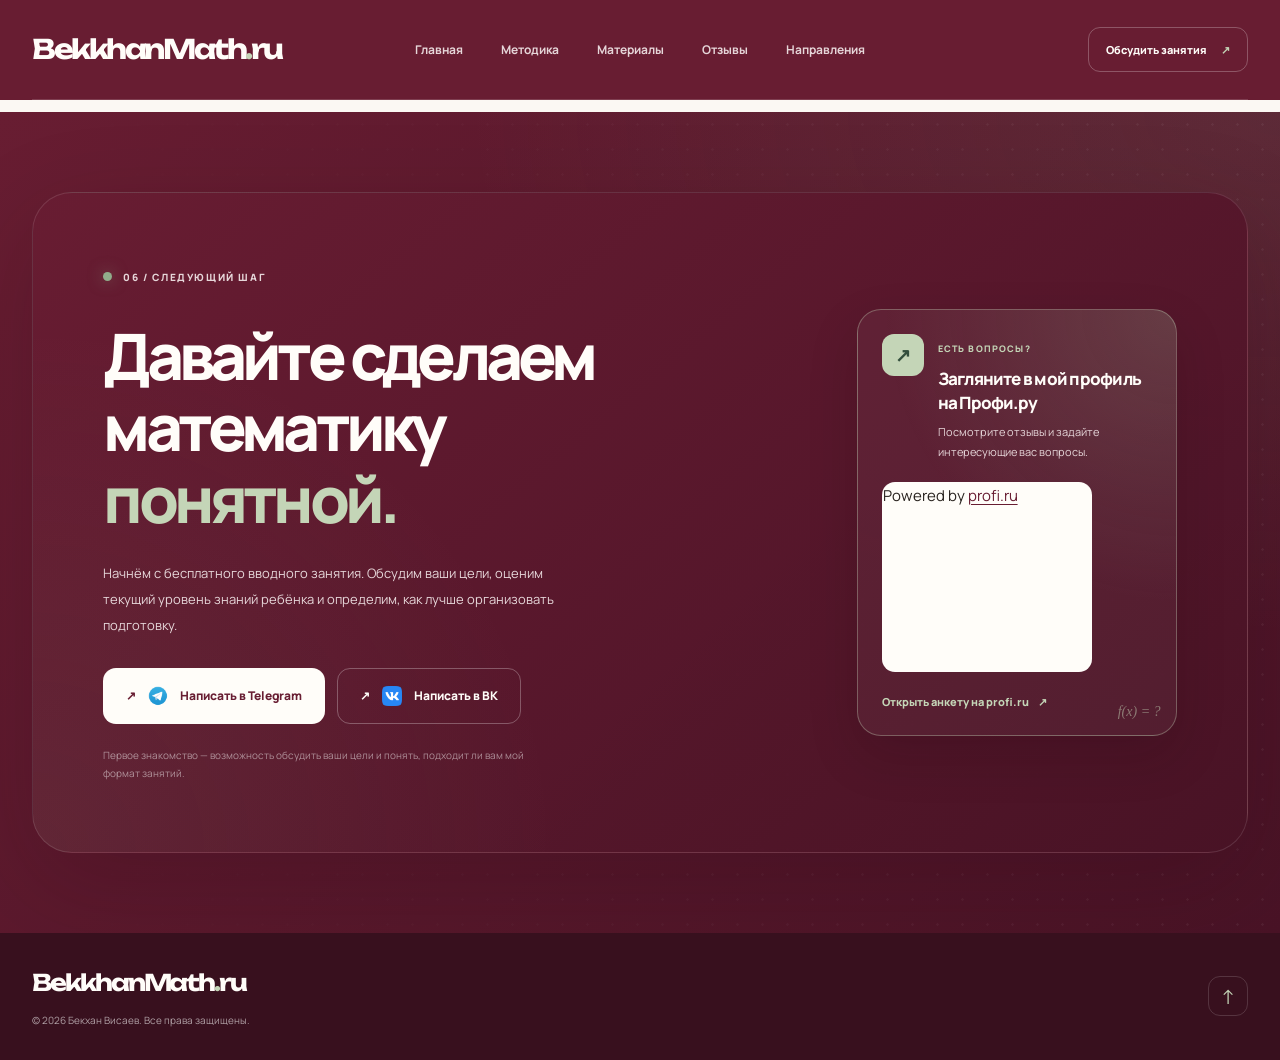
==== html/contacts.html @ 1a135f3b "Add files via upload" ====
<!DOCTYPE html>
<html lang="ru"><head>
<meta charset="UTF-8"><meta name="viewport" content="width=device-width, initial-scale=1.0">
<meta name="description" content="Свяжитесь с Бекханом Висаевым и запишитесь на бесплатное вводное занятие."><meta name="theme-color" content="#681d32">
<title>Контакты и запись на занятия | BekkhanMath.ru</title>
<link rel="preconnect" href="https://fonts.googleapis.com"><link rel="preconnect" href="https://fonts.gstatic.com" crossorigin>
<link href="https://fonts.googleapis.com/css2?family=Manrope:wght@400;500;600;700;800&family=Unbounded:wght@400;500;600;700&display=swap" rel="stylesheet">
<link rel="stylesheet" href="../css/style.css"><link rel="stylesheet" href="../css/multipage.css"></head><body>
<div class="site-background" aria-hidden="true"><div class="background-circle background-circle-1"></div><div class="background-circle background-circle-2"></div></div>
<header class="header"><div class="container header-inner">
<a aria-label="BekkhanMath.ru — главная страница" class="logo" href="../index.html#home">BekkhanMath<span>.</span>ru</a>
<nav aria-label="Основная навигация" class="navigation" id="site-navigation"><a href="../index.html#home">Главная</a><a href="method.html">Методика</a><a href="materials.html">Материалы</a><a href="reviews.html">Отзывы</a><a href="services.html">Направления</a></nav><button class="menu-toggle" type="button" aria-label="Открыть меню" aria-expanded="false" aria-controls="site-navigation"><span></span><span></span><span></span></button>
<a class="header-button" href="contacts.html">Обсудить занятия <span aria-hidden="true">↗</span></a>
</div></header><main class="page-main"><section class="contacts-section section-dark" id="contacts">
<div aria-hidden="true" class="contacts-pattern"></div>
<div class="container">
<div class="contacts-card">
<div class="contacts-main">
<div class="eyebrow hero-eyebrow">
<span class="status-dot"></span>
                            06 / СЛЕДУЮЩИЙ ШАГ
                        </div>
<h2 class="contacts-title">
                            Давайте сделаем<br/>
                            математику<br/>
<span>понятной.</span>
</h2>
<p class="contacts-description">
                            Начнём с бесплатного вводного занятия.
                            Обсудим ваши цели, оценим текущий уровень знаний ребёнка
                            и определим, как лучше организовать подготовку.
                        </p>
<div class="contacts-buttons">
<a class="button button-light" href="https://t.me/math5" rel="noopener noreferrer" target="_blank">
<span aria-hidden="true">↗</span>
<img height="20" src="../images/telegram.png" width="20"/> Написать в Telegram
                            </a>
<a class="button button-outline" href="https://vk.ru/bkkhn" rel="noopener noreferrer" target="_blank">
<span aria-hidden="true">↗</span>
<img height="20" src="../images/vk.png" width="20"/> Написать в ВК
                            </a>
</div>
<p class="contacts-footnote">
                            Первое знакомство — возможность обсудить ваши цели
                            и понять, подходит ли вам мой формат занятий.
                        </p>
</div>
<aside class="contacts-side">
<div class="profi-widget-heading">
<span class="profi-widget-icon">↗</span>
<div>
<span class="profi-overline">
                                    ЕСТЬ ВОПРОСЫ?
                                </span>
<h3>Загляните в мой профиль на Профи.ру</h3>
<p>
                                    Посмотрите отзывы и задайте интересующие вас вопросы.
                                </p>
</div>
</div>
<div class="profi-widget" data-id="affec634358b78a0089e8f2c3f2380c7" data-type="210x190">
                            Powered by
                            <a href="https://profi.ru/profile/VisayevBD" rel="noopener noreferrer" target="_blank"> profi.ru</a>
</div>
<script src="https://profi.ru/jqs/widget/widget.js"></script>
<a class="profi-fallback-link" href="https://profi.ru/profile/VisayevBD" rel="noopener noreferrer" target="_blank">
                            Открыть анкету на profi.ru
                            <span aria-hidden="true">↗</span>
</a>
<div aria-hidden="true" class="contacts-equation">
                            f(x) = ?
                        </div>
</aside>
</div>
</div>
</section></main><footer class="footer"><div class="container footer-inner"><a class="logo footer-logo" href="#home">BekkhanMath<span>.</span>ru</a><p class="footer-copyright">© 2026 Бекхан Висаев. Все права защищены.</p><a aria-label="Вернуться наверх" class="back-to-top" href="#home">↑</a></div></footer>
<script>
document.addEventListener("DOMContentLoaded", () => {
    const toggle = document.querySelector(".menu-toggle");
    const nav = document.querySelector(".navigation");
    if (!toggle || !nav) return;
    const closeMenu = () => {
        nav.classList.remove("is-open");
        toggle.classList.remove("is-active");
        toggle.setAttribute("aria-expanded", "false");
        toggle.setAttribute("aria-label", "Открыть меню");
    };
    toggle.addEventListener("click", () => {
        const isOpen = nav.classList.toggle("is-open");
        toggle.classList.toggle("is-active", isOpen);
        toggle.setAttribute("aria-expanded", String(isOpen));
        toggle.setAttribute("aria-label", isOpen ? "Закрыть меню" : "Открыть меню");
    });
    nav.querySelectorAll("a").forEach(link => link.addEventListener("click", closeMenu));
    document.addEventListener("click", event => {
        if (!nav.contains(event.target) && !toggle.contains(event.target)) closeMenu();
    });
    document.addEventListener("keydown", event => {
        if (event.key === "Escape") closeMenu();
    });
});
</script>
</body></html>
---- css/style.css ----
/* ========================================
   01. VARIABLES & RESET
======================================== */

:root {
    --burgundy: #681d32;
    --burgundy-dark: #491326;
    --burgundy-deep: #38101e;
    --burgundy-light: #87354b;

    --cream: #fbf8f3;
    --cream-dark: #f2ece3;
    --white: #fffdf9;

    --text: #29231f;
    --text-muted: #77706b;
    --text-light: #e6d6d9;

    --chalk-green: #91ad8b;
    --chalk-green-light: #c4d5b7;
    --chalk-green-dark: #334f3d;
    --chalk-green-muted: rgba(145, 173, 139, 0.15);

    --border: rgba(58, 39, 33, 0.12);
    --border-light: rgba(255, 255, 255, 0.15);

    --radius-sm: 12px;
    --radius-md: 20px;
    --radius-lg: 30px;
    --radius-xl: 40px;

    --container: 1240px;

    --shadow-card:
        0 15px 45px rgba(54, 30, 30, 0.06);

    --shadow-hover:
        0 25px 60px rgba(54, 30, 30, 0.12);

    --transition:
        0.28s ease;
}


* {
    box-sizing: border-box;
    margin: 0;
    padding: 0;
}


html {
    scroll-behavior: smooth;
    scroll-padding-top: 90px;
}


body {
    position: relative;
    overflow-x: hidden;

    background: var(--cream);
    color: var(--text);

    font-family: "Manrope", sans-serif;
    font-size: 15px;
    line-height: 1.75;

    -webkit-font-smoothing: antialiased;
    text-rendering: optimizeLegibility;
}


body,
button,
a {
    -webkit-tap-highlight-color: transparent;
}


img {
    display: block;
    max-width: 100%;
}


a {
    color: inherit;
    text-decoration: none;
}


button,
input,
textarea {
    font: inherit;
}


button,
a {
    touch-action: manipulation;
}


::selection {
    color: var(--white);
    background: var(--burgundy);
}


:focus-visible {
    outline: 2px solid var(--chalk-green-dark);
    outline-offset: 5px;
}


.container {
    width: min(
        var(--container),
        calc(100% - 64px)
    );

    margin-inline: auto;
}


.section {
    position: relative;
    padding: 125px 0;
}


.section-dark {
    position: relative;
    overflow: hidden;

    color: var(--white);
    background: var(--burgundy);
}


.site-background {
    position: fixed;
    inset: 0;

    z-index: -1;
    overflow: hidden;

    pointer-events: none;
}


.background-circle {
    position: absolute;

    width: 500px;
    height: 500px;

    border: 1px solid rgba(104, 29, 50, 0.035);
    border-radius: 50%;
}


.background-circle-1 {
    top: 10%;
    right: -350px;
}


.background-circle-2 {
    bottom: -300px;
    left: -300px;
}


/* ========================================
   02. TYPOGRAPHY
======================================== */

h1,
h2,
h3,
h4 {
    font-weight: 800;
    line-height: 1.2;
    letter-spacing: -0.045em;
}


.hero-title,
.contacts-title,
.section-title {
    font-family: "Manrope", sans-serif;
}


.section-title {
    font-size: clamp(36px, 4.4vw, 58px);
    line-height: 1.17;
}


.text-green {
    color: var(--chalk-green-dark);
}


.eyebrow {
    display: inline-flex;
    align-items: center;
    gap: 11px;

    font-size: 10px;
    font-weight: 800;
    letter-spacing: 0.16em;
    line-height: 1.6;
}


.hero-eyebrow {
    color: var(--text-light);
}


.section-eyebrow {
    margin-bottom: 25px;
    color: var(--text-muted);
}


.status-dot,
.section-dot {
    display: inline-block;
    flex: 0 0 auto;

    width: 9px;
    height: 9px;

    border-radius: 50%;
}


.status-dot {
    background: var(--chalk-green);
    box-shadow: 0 0 15px rgba(145, 173, 139, 0.5);
}


.section-dot {
    background: var(--chalk-green-dark);
}


.section-heading {
    display: flex;
    justify-content: space-between;
    align-items: flex-end;
    gap: 50px;

    margin-bottom: 60px;
}


.section-heading-description {
    max-width: 380px;
    color: var(--text-muted);
    font-size: 14px;
    line-height: 1.9;
}


.text-link {
    display: inline-flex;
    align-items: center;
    gap: 12px;

    font-size: 13px;
    font-weight: 800;

    transition: gap var(--transition);
}


.text-link:hover {
    gap: 18px;
}


.text-link-light {
    color: var(--chalk-green-light);
}


/* ========================================
   03. HEADER
======================================== */

.header {
    position: absolute;
    top: 0;
    left: 0;

    z-index: 20;
    width: 100%;

    /* Сплошная бордовая полоса навигации вместо фона страницы */
    background: var(--burgundy);
}


.header-inner {
    display: grid;
    grid-template-columns: 1fr 2fr 1fr;
    align-items: center;

    min-height: 100px;

    border-bottom: 1px solid var(--border-light);
}


.logo {
    width: fit-content;

    color: var(--white);

    font-family: "Unbounded", sans-serif;
    font-size: 27px;
    font-weight: 700;
    letter-spacing: -0.09em;
}


.logo span {
    color: var(--chalk-green-light);
}


.navigation {
    display: flex;
    align-items: center;
    justify-content: center;
    gap: clamp(18px, 3vw, 38px);
}


.navigation a {
    color: var(--text-light);

    font-size: 12px;
    font-weight: 700;

    transition: color var(--transition);
}


.navigation a:hover {
    color: var(--chalk-green-light);
}


.header-button {
    display: inline-flex;
    align-items: center;
    justify-content: center;
    justify-self: end;
    gap: 14px;

    padding: 12px 17px;

    border: 1px solid rgba(255, 255, 255, 0.25);
    border-radius: 12px;

    color: var(--white);

    font-size: 11px;
    font-weight: 800;

    transition:
        color var(--transition),
        background var(--transition),
        border-color var(--transition);
}


.header-button span {
    color: var(--chalk-green-light);
}


.header-button:hover {
    color: var(--burgundy);
    background: var(--chalk-green-light);
    border-color: var(--chalk-green-light);
}


.header-button:hover span {
    color: var(--burgundy);
}


/* ========================================
   04. HERO
======================================== */

.hero {
    min-height: max(760px, calc(100svh - 100px));
    padding: 125px 0 65px;

    background:
        radial-gradient(
            ellipse at 78% 45%,
            rgba(138, 54, 75, 0.45),
            transparent 38%
        ),
        linear-gradient(
            125deg,
            var(--burgundy) 0%,
            var(--burgundy-dark) 100%
        );
}


.hero-grid-pattern {
    position: absolute;
    inset: 0;

    opacity: 0.14;

    background-image:
        linear-gradient(
            rgba(255, 255, 255, 0.06) 1px,
            transparent 1px
        ),
        linear-gradient(
            90deg,
            rgba(255, 255, 255, 0.06) 1px,
            transparent 1px
        );

    background-size: 70px 70px;

    mask-image:
        linear-gradient(
            to right,
            transparent,
            black 40%,
            black 90%,
            transparent
        );

    pointer-events: none;
}


.hero-inner {
    position: relative;
    z-index: 2;

    display: grid;
    grid-template-columns: 1.08fr 0.92fr;
    align-items: center;
    gap: 65px;
}


.hero-content {
    position: relative;
    z-index: 2;
}


.hero-title {
    margin-top: 35px;

    color: var(--white);

    font-size: clamp(58px, 7.2vw, 92px);
    line-height: 1.02;
    letter-spacing: -0.085em;
}


.hero-title span {
    color: var(--chalk-green-light);
}


.hero-description {
    max-width: 510px;
    margin-top: 30px;

    color: var(--text-light);

    font-size: 15px;
    line-height: 1.95;
}


.hero-buttons {
    display: flex;
    flex-wrap: wrap;
    align-items: center;
    gap: 12px;

    margin-top: 34px;
}


.button {
    display: inline-flex;
    align-items: center;
    justify-content: center;
    gap: 12px;

    min-height: 56px;
    padding: 16px 22px;

    border: 1px solid transparent;
    border-radius: 13px;

    font-size: 12px;
    font-weight: 800;
    line-height: 1.5;

    transition:
        transform var(--transition),
        background var(--transition),
        color var(--transition),
        border-color var(--transition);
}


.button:hover {
    transform: translateY(-3px);
}


.button-light {
    color: var(--burgundy);
    background: var(--white);
}


.button-light:hover {
    background: var(--chalk-green-light);
    border-color: var(--chalk-green-light);
}


.button-outline {
    color: var(--white);
    background: transparent;
    border-color: rgba(255, 255, 255, 0.28);
}


.button-outline:hover {
    border-color: var(--chalk-green-light);
    background: rgba(145, 173, 139, 0.12);
}


.hero-bottom-note {
    display: flex;
    align-items: center;
    gap: 13px;

    margin-top: 32px;

    color: rgba(255, 255, 255, 0.65);
    font-size: 11px;
}


.note-line {
    width: 28px;
    height: 1px;

    background: var(--chalk-green);
}


.hero-stats {
    display: flex;
    flex-wrap: wrap;
    gap: 44px;

    margin-top: 48px;
    padding-top: 27px;

    border-top: 1px solid var(--border-light);
}


.hero-stat {
    display: flex;
    flex-direction: column;
    gap: 3px;
}


.hero-stat strong {
    color: var(--white);

    font-size: 29px;
    font-weight: 800;
    line-height: 1.2;
    letter-spacing: -0.06em;
}


.hero-stat strong span {
    color: var(--chalk-green-light);
}


.hero-stat > span {
    color: var(--text-light);

    font-size: 11px;
}


.stats-note {
    max-width: 460px;
    margin-top: 14px;

    color: rgba(255, 255, 255, 0.48);
    font-size: 10px;
    line-height: 1.7;
}


/* Hero visual */

.hero-visual {
    position: relative;

    display: flex;
    align-items: center;
    justify-content: center;

    min-height: 450px;
}


.portrait-card {
    position: relative;
    z-index: 2;

    width: min(100%, 365px);

    padding: 10px;

    border: 1px solid rgba(196, 213, 183, 0.4);
    border-radius: 27px;

    background: rgba(255, 255, 255, 0.08);

    transform: rotate(1.5deg);

    transition: transform 0.5s ease;
}


.portrait-card:hover {
    transform: rotate(0deg) translateY(-5px);
}


.portrait-image {
    position: relative;
    overflow: hidden;

    aspect-ratio: 0.83;

    border-radius: 19px;

    background: var(--chalk-green-dark);
}


.portrait-image img {
    width: 100%;
    height: 100%;

    object-fit: cover;
    object-position: center top;
}


.portrait-image-overlay {
    position: absolute;
    inset: 30% 0 0;

    background:
        linear-gradient(
            to bottom,
            transparent,
            rgba(35, 12, 19, 0.9)
        );
}


.portrait-caption {
    position: absolute;
    right: 25px;
    bottom: 23px;
    left: 25px;

    display: flex;
    flex-direction: column;
    gap: 7px;

    color: var(--white);
}


.portrait-caption span {
    color: var(--chalk-green-light);

    font-size: 9px;
    font-weight: 800;
    letter-spacing: 0.13em;
}


.portrait-caption strong {
    font-size: 18px;
    letter-spacing: -0.04em;
}


.orbit {
    position: absolute;

    border: 1px solid rgba(196, 213, 183, 0.15);
    border-radius: 50%;
}


.orbit-1 {
    width: 470px;
    height: 470px;
}


.orbit-2 {
    width: 370px;
    height: 370px;
}


.orbit-3 {
    width: 570px;
    height: 570px;

    border-color: rgba(255, 255, 255, 0.07);
}


.floating-badge {
    position: absolute;
    z-index: 4;

    display: flex;
    align-items: center;
    gap: 12px;

    padding: 13px 15px;

    border: 1px solid rgba(255, 255, 255, 0.15);
    border-radius: 15px;

    background: rgba(61, 15, 31, 0.96);

    box-shadow: 0 15px 40px rgba(30, 5, 14, 0.2);
}


.floating-badge-top {
    top: 50px;
    left: -55px;
}


.floating-badge-bottom {
    right: -35px;
    bottom: 40px;
}


.badge-symbol {
    display: grid;
    place-items: center;
    flex: 0 0 auto;

    width: 42px;
    height: 42px;

    border-radius: 11px;

    color: var(--chalk-green-light);
    background: rgba(145, 173, 139, 0.15);

    font-size: 22px;
    font-weight: 800;
}


.badge-symbol-green {
    color: var(--chalk-green-dark);
    background: var(--chalk-green-light);
}


.floating-badge > span:last-child {
    display: flex;
    flex-direction: column;
    gap: 3px;
}


.floating-badge strong {
    color: var(--white);
    font-size: 10px;
}


.floating-badge small {
    color: var(--text-light);
    font-size: 9px;
}


.floating-formula {
    position: absolute;
    right: 0;
    bottom: -18px;

    color: var(--chalk-green-light);
    opacity: 0.5;

    font-family: Georgia, serif;
    font-size: 22px;
    font-style: italic;
}


.math-decoration {
    position: absolute;

    color: var(--chalk-green-light);
    opacity: 0.24;

    font-family: Georgia, serif;
    font-size: 26px;
    font-style: italic;

    pointer-events: none;
}


.math-decoration-1 {
    top: 35%;
    right: 35%;
}


.math-decoration-2 {
    right: 4%;
    bottom: 5%;

    font-size: 15px;
}


.hero-scroll {
    position: absolute;
    right: 50%;
    bottom: 24px;

    display: flex;
    align-items: center;
    gap: 12px;

    color: rgba(255, 255, 255, 0.5);

    font-size: 9px;
    font-weight: 800;
    letter-spacing: 0.16em;

    transform: translateX(50%);
}


.hero-scroll span {
    width: 23px;
    height: 1px;

    background: var(--chalk-green);
}


/* ========================================
   05. ABOUT
======================================== */

.about-section {
    background:
        radial-gradient(
            circle at 100% 0%,
            rgba(145, 173, 139, 0.08),
            transparent 32%
        ),
        var(--cream);
}


.about-grid {
    display: grid;
    grid-template-columns: 1fr 0.92fr;
    gap: 24px;
}


.about-main-card {
    position: relative;
    overflow: hidden;

    display: flex;
    flex-direction: column;
    align-items: flex-start;

    min-height: 440px;
    padding: 40px;

    border-radius: var(--radius-lg);

    color: var(--white);

    background:
        radial-gradient(
            circle at 100% 100%,
            rgba(145, 173, 139, 0.18),
            transparent 45%
        ),
        var(--burgundy);
}


.about-main-card::after {
    content: "∫";

    position: absolute;
    right: -10px;
    bottom: -115px;

    color: rgba(196, 213, 183, 0.08);

    font-family: Georgia, serif;
    font-size: 320px;
    line-height: 1;

    pointer-events: none;
}


.about-card-top {
    position: relative;
    z-index: 1;

    display: flex;
    align-items: center;
    justify-content: space-between;

    width: 100%;
}


.mini-label {
    color: var(--chalk-green-light);

    font-size: 10px;
    font-weight: 800;
    letter-spacing: 0.14em;
}


.about-card-number {
    color: rgba(255, 255, 255, 0.35);

    font-size: 13px;
    font-weight: 800;
}


.about-main-card h3 {
    position: relative;
    z-index: 1;

    max-width: 450px;
    margin-top: 55px;

    font-size: clamp(28px, 3.2vw, 42px);
    line-height: 1.25;
}


.about-main-card > p {
    position: relative;
    z-index: 1;

    max-width: 430px;
    margin-top: 23px;

    color: var(--text-light);

    font-size: 13px;
    line-height: 1.9;
}


.formula-box {
    position: relative;
    z-index: 1;

    display: flex;
    flex-wrap: wrap;
    align-items: center;
    gap: 10px;

    margin-top: auto;
    padding-top: 35px;

    font-size: 12px;
    font-weight: 700;
}


.formula-box > span:first-child,
.formula-box > span:nth-of-type(2) {
    color: var(--chalk-green-light);
}


.formula-operator {
    opacity: 0.6;
}


.formula-box strong {
    color: var(--chalk-green-light);
}


.about-facts {
    display: flex;
    flex-direction: column;
    gap: 15px;
}


.fact-card {
    display: grid;
    grid-template-columns: 50px 1fr;
    gap: 18px;

    flex: 1;

    padding: 25px;

    border: 1px solid var(--border);
    border-radius: var(--radius-md);

    background: rgba(255, 255, 255, 0.65);

    transition:
        border-color var(--transition),
        transform var(--transition),
        box-shadow var(--transition);
}


.fact-card:hover {
    transform: translateX(5px);

    border-color: rgba(51, 79, 61, 0.28);

    box-shadow: var(--shadow-card);
}


.fact-icon {
    display: grid;
    place-items: center;

    width: 48px;
    height: 48px;

    border-radius: 14px;

    color: var(--burgundy);
    background: #f2e7e7;

    font-size: 22px;
    font-weight: 800;
}


.fact-icon-green {
    color: var(--chalk-green-dark);
    background: var(--chalk-green-light);
}


.fact-card h3 {
    margin: 2px 0 8px;

    font-size: 16px;
    letter-spacing: -0.035em;
}


.fact-card p {
    color: var(--text-muted);

    font-size: 12px;
    line-height: 1.8;
}


/* ========================================
   06. VIDEO
======================================== */

.video-section {
    padding: 110px 0;

    background:
        radial-gradient(
            circle at 10% 100%,
            rgba(145, 173, 139, 0.1),
            transparent 30%
        ),
        var(--burgundy-dark);
}


.video-grid {
    display: grid;
    grid-template-columns: 0.8fr 1.2fr;
    align-items: center;
    gap: 75px;
}


.video-copy .section-title {
    margin-top: 25px;
    color: var(--white);
}


.video-copy .section-title span {
    color: var(--chalk-green-light);
}


.video-copy > p {
    max-width: 430px;
    margin: 25px 0 30px;

    color: var(--text-light);

    font-size: 13px;
    line-height: 2;
}


.video-frame {
    position: relative;
    overflow: hidden;

    aspect-ratio: 16 / 9;

    border: 1px solid rgba(196, 213, 183, 0.4);
    border-radius: 24px;

    background: var(--burgundy-deep);

    box-shadow: 0 30px 80px rgba(30, 5, 14, 0.2);
}


.video-frame iframe {
    display: block;

    width: 100%;
    height: 100%;

    border: 0;
}


.video-corner-label {
    position: absolute;
    right: 16px;
    bottom: 16px;

    padding: 7px 11px;

    border: 1px solid rgba(255, 255, 255, 0.2);
    border-radius: 8px;

    color: var(--chalk-green-light);
    background: rgba(56, 16, 30, 0.85);

    font-size: 9px;
    font-weight: 800;
    letter-spacing: 0.12em;

    pointer-events: none;
}


/* ========================================
   07. METHOD
======================================== */

.method-section {
    background: var(--cream-dark);
}


.method-grid {
    display: grid;
    grid-template-columns: repeat(2, minmax(0, 1fr));
    gap: 20px;
}


.method-card {
    display: flex;
    flex-direction: column;
    align-items: flex-start;

    min-height: 310px;
    padding: 32px;

    border: 1px solid rgba(58, 39, 33, 0.1);
    border-radius: var(--radius-lg);

    background: var(--white);

    transition:
        transform var(--transition),
        border-color var(--transition),
        box-shadow var(--transition);
}


.method-card:hover {
    transform: translateY(-6px);

    border-color: rgba(51, 79, 61, 0.3);

    box-shadow: var(--shadow-hover);
}


.method-card-highlight {
    color: var(--white);

    background:
        radial-gradient(
            circle at 100% 0%,
            rgba(145, 173, 139, 0.2),
            transparent 45%
        ),
        var(--burgundy);
}


.method-card-top {
    display: flex;
    align-items: center;
    justify-content: space-between;

    width: 100%;
    margin-bottom: 32px;
}


.method-number {
    color: var(--text-muted);

    font-size: 12px;
    font-weight: 800;
    letter-spacing: 0.1em;
}


.method-card-highlight .method-number {
    color: var(--text-light);
}


.method-icon {
    display: grid;
    place-items: center;

    width: 48px;
    height: 48px;

    border-radius: 15px;

    color: var(--chalk-green-dark);
    background: var(--chalk-green-light);

    font-size: 23px;
    font-weight: 800;
}


.method-card h3 {
    max-width: 350px;
    margin-bottom: 15px;

    font-size: 24px;
}


.method-card p {
    max-width: 440px;

    color: var(--text-muted);

    font-size: 13px;
    line-height: 1.9;
}


.method-card-highlight p {
    color: var(--text-light);
}


.method-tag {
    display: inline-flex;
    align-items: center;
    gap: 9px;

    margin-top: auto;
    padding-top: 25px;

    color: var(--text-muted);

    font-size: 10px;
    font-weight: 800;
}


.method-card-highlight .method-tag {
    color: var(--text-light);
}


.method-tag span {
    width: 7px;
    height: 7px;

    border-radius: 50%;

    background: var(--chalk-green-dark);
}


.method-card-highlight .method-tag span {
    background: var(--chalk-green-light);
}


/* ========================================
   08. MATERIALS
======================================== */

.materials-section {
    background:
        radial-gradient(
            circle at 0% 100%,
            rgba(145, 173, 139, 0.08),
            transparent 30%
        ),
        var(--cream);
}


.materials-grid {
    display: grid;
    grid-template-columns: repeat(3, minmax(0, 1fr));
    gap: 22px;
}


.material-card {
    overflow: hidden;

    border: 1px solid var(--border);
    border-radius: var(--radius-lg);

    background: var(--white);

    transition:
        transform var(--transition),
        box-shadow var(--transition),
        border-color var(--transition);
}


.material-card:hover {
    transform: translateY(-7px);

    border-color: rgba(51, 79, 61, 0.3);

    box-shadow: var(--shadow-hover);
}


.material-image {
    position: relative;
    overflow: hidden;

    aspect-ratio: 1.1;

    background: var(--burgundy);
}


.material-image img {
    width: 100%;
    height: 100%;

    object-fit: cover;

    transition: transform 0.6s ease;
}


.material-card:hover .material-image img {
    transform: scale(1.05);
}


.material-image-1 {
    background: #e8e0d3;
}


.material-image-2 {
    background: #e6d6d8;
}


.material-image-3 {
    background: #dbe3d5;
}


.material-image-label {
    position: absolute;
    top: 16px;
    left: 16px;

    padding: 7px 10px;

    border: 1px solid rgba(255, 255, 255, 0.5);
    border-radius: 8px;

    color: var(--white);
    background: rgba(56, 16, 30, 0.82);

    font-size: 9px;
    font-weight: 800;
    letter-spacing: 0.1em;
}


.material-info {
    padding: 25px;
}


.material-category {
    color: var(--chalk-green-dark);

    font-size: 9px;
    font-weight: 800;
    letter-spacing: 0.13em;
}


.material-info h3 {
    margin: 10px 0;

    font-size: 21px;
}


.material-info p {
    color: var(--text-muted);

    font-size: 12px;
    line-height: 1.9;
}


.materials-bottom-note {
    display: flex;
    align-items: center;
    gap: 15px;

    margin-top: 30px;
    padding: 22px 25px;

    border: 1px solid rgba(51, 79, 61, 0.18);
    border-radius: 16px;

    background: rgba(145, 173, 139, 0.1);
}


.materials-note-icon {
    display: grid;
    place-items: center;
    flex: 0 0 auto;

    width: 37px;
    height: 37px;

    border-radius: 11px;

    color: var(--chalk-green-dark);
    background: var(--chalk-green-light);

    font-size: 18px;
}


.materials-bottom-note p {
    color: var(--text-muted);

    font-size: 12px;
    line-height: 1.8;
}


/* ========================================
   09. REVIEWS
======================================== */

.reviews-section {
    background: var(--cream-dark);
}


.reviews-grid {
    display: grid;
    grid-template-columns: repeat(3, minmax(0, 1fr));
    gap: 20px;
}


.review-card {
    display: flex;
    flex-direction: column;

    min-height: 390px;
    padding: 28px;

    border: 1px solid var(--border);
    border-radius: var(--radius-lg);

    background: var(--white);

    transition:
        transform var(--transition),
        box-shadow var(--transition),
        border-color var(--transition);
}


.review-card:hover {
    transform: translateY(-5px);

    border-color: rgba(51, 79, 61, 0.28);

    box-shadow: var(--shadow-card);
}


.review-card-featured {
    border-color: rgba(51, 79, 61, 0.25);

    background:
        radial-gradient(
            circle at 100% 0%,
            rgba(145, 173, 139, 0.14),
            transparent 45%
        ),
        var(--white);
}


.review-card-top {
    display: flex;
    align-items: center;
    justify-content: space-between;
    gap: 10px;
}


.review-mark {
    color: var(--chalk-green-dark);

    font-family: Georgia, serif;
    font-size: 54px;
    line-height: 1;
}


.review-type {
    color: var(--text-muted);

    font-size: 9px;
    font-weight: 800;
    letter-spacing: 0.1em;
}


.review-placeholder {
    flex: 1;
    padding: 22px 0;
}


.review-placeholder-icon {
    display: grid;
    place-items: center;

    width: 35px;
    height: 35px;
    margin-bottom: 17px;

    border-radius: 10px;

    color: var(--chalk-green-dark);
    background: var(--chalk-green-light);

    font-size: 17px;
}


.review-placeholder h3 {
    margin-bottom: 12px;

    font-size: 21px;
}


.review-placeholder p {
    color: var(--text-muted);

    font-size: 12px;
    line-height: 1.9;
}


.review-author {
    display: flex;
    align-items: center;
    gap: 12px;

    padding-top: 20px;

    border-top: 1px solid var(--border);
}


.review-avatar {
    display: grid;
    place-items: center;
    flex: 0 0 auto;

    width: 42px;
    height: 42px;

    border-radius: 50%;

    color: var(--white);
    background: var(--burgundy);

    font-size: 14px;
    font-weight: 800;
}


.review-author > div:last-child {
    display: flex;
    flex-direction: column;
    gap: 3px;
}


.review-author strong {
    font-size: 12px;
}


.review-author span {
    color: var(--text-muted);
    font-size: 10px;
}


.reviews-disclaimer {
    margin-top: 25px;

    color: var(--text-muted);

    font-size: 11px;
    line-height: 1.8;
}


/* ========================================
   10. SERVICES
======================================== */

.services-section {
    background: var(--cream);
}


.services-grid {
    display: grid;
    grid-template-columns: repeat(2, minmax(0, 1fr));
    gap: 20px;
}


.service-card {
    display: flex;
    flex-direction: column;
    align-items: flex-start;

    min-height: 345px;
    padding: 32px;

    border: 1px solid var(--border);
    border-radius: var(--radius-lg);

    background: var(--white);

    transition:
        transform var(--transition),
        border-color var(--transition),
        box-shadow var(--transition);
}


.service-card:hover {
    transform: translateY(-5px);

    border-color: rgba(51, 79, 61, 0.3);

    box-shadow: var(--shadow-card);
}


.service-card-featured {
    color: var(--white);

    background:
        radial-gradient(
            circle at 100% 0%,
            rgba(145, 173, 139, 0.2),
            transparent 40%
        ),
        var(--burgundy);
}


.service-top {
    display: flex;
    align-items: center;
    justify-content: space-between;

    width: 100%;
    margin-bottom: 25px;
}


.service-number {
    color: var(--text-muted);

    font-size: 11px;
    font-weight: 800;
    letter-spacing: 0.12em;
}


.service-card-featured .service-number {
    color: var(--text-light);
}


.service-symbol {
    display: grid;
    place-items: center;

    width: 43px;
    height: 43px;

    border-radius: 13px;

    color: var(--chalk-green-dark);
    background: var(--chalk-green-light);

    font-size: 20px;
    font-weight: 800;
}


.service-category {
    color: var(--chalk-green-dark);

    font-size: 9px;
    font-weight: 800;
    letter-spacing: 0.13em;
}


.service-card-featured .service-category {
    color: var(--chalk-green-light);
}


.service-card h3 {
    margin: 12px 0;

    font-size: 25px;
}


.service-card > p {
    max-width: 440px;

    color: var(--text-muted);

    font-size: 12px;
    line-height: 1.9;
}


.service-card-featured > p {
    color: var(--text-light);
}


.service-bottom {
    display: flex;
    flex-wrap: wrap;
    align-items: center;
    justify-content: space-between;
    gap: 10px;

    width: 100%;
    margin-top: auto;
    padding-top: 25px;

    border-top: 1px solid var(--border);
}


.service-card-featured .service-bottom {
    border-color: var(--border-light);
}


.service-bottom span {
    color: var(--text-muted);
    font-size: 11px;
}


.service-card-featured .service-bottom span {
    color: var(--text-light);
}


.service-bottom strong {
    color: var(--burgundy);

    font-size: 12px;
    font-weight: 800;
}


.service-card-featured .service-bottom strong {
    color: var(--chalk-green-light);
}


/* ========================================
   11. CONTACTS / CTA
======================================== */

.contacts-section {
    padding: 90px 0;

    background:
        radial-gradient(
            ellipse at 100% 0%,
            rgba(145, 173, 139, 0.13),
            transparent 45%
        ),
        linear-gradient(
            135deg,
            var(--burgundy) 0%,
            var(--burgundy-dark) 100%
        );
}


.contacts-pattern {
    position: absolute;
    inset: 0;

    opacity: 0.15;

    background-image:
        radial-gradient(
            circle,
            rgba(255, 255, 255, 0.35) 1px,
            transparent 1.5px
        );

    background-size: 25px 25px;

    mask-image:
        linear-gradient(
            to right,
            transparent,
            black
        );

    pointer-events: none;
}


.contacts-card {
    position: relative;
    z-index: 1;

    display: grid;
    grid-template-columns: minmax(0, 1fr) 320px;
    align-items: center;
    gap: clamp(35px, 6vw, 85px);

    min-height: 550px;
    padding: clamp(35px, 5.5vw, 75px);

    border: 1px solid rgba(255, 255, 255, 0.12);
    border-radius: var(--radius-xl);

    background:
        radial-gradient(
            circle at 0% 100%,
            rgba(145, 173, 139, 0.09),
            transparent 38%
        ),
        linear-gradient(
            140deg,
            rgba(104, 29, 50, 0.98),
            rgba(73, 19, 38, 0.98)
        );

    box-shadow: 0 30px 100px rgba(37, 6, 17, 0.18);
}


.contacts-title {
    margin-top: 30px;

    color: var(--white);

    font-size: clamp(42px, 5vw, 65px);
    line-height: 1.12;
    letter-spacing: -0.075em;
}


.contacts-title span {
    color: var(--chalk-green-light);
}


.contacts-description {
    max-width: 480px;
    margin-top: 25px;

    color: var(--text-light);

    font-size: 13px;
    line-height: 2;
}


.contacts-buttons {
    display: flex;
    flex-wrap: wrap;
    gap: 12px;

    margin-top: 30px;
}


.contacts-footnote {
    max-width: 450px;
    margin-top: 22px;

    color: rgba(255, 255, 255, 0.5);

    font-size: 10px;
    line-height: 1.8;
}


/* Profi widget card */

.contacts-side {
    position: relative;

    display: flex;
    flex-direction: column;
    align-items: flex-start;
    gap: 20px;

    min-width: 0;
    padding: 24px;

    border: 1px solid rgba(196, 213, 183, 0.35);
    border-radius: 24px;

    background:
        radial-gradient(
            circle at 100% 0%,
            rgba(145, 173, 139, 0.2),
            transparent 55%
        ),
        rgba(255, 255, 255, 0.045);

    box-shadow: 0 20px 50px rgba(25, 5, 12, 0.15);
}


.profi-widget-heading {
    display: flex;
    align-items: flex-start;
    gap: 14px;
}


.profi-widget-icon {
    display: grid;
    place-items: center;
    flex: 0 0 auto;

    width: 42px;
    height: 42px;

    border-radius: 12px;

    color: var(--chalk-green-dark);
    background: var(--chalk-green-light);

    font-size: 19px;
    font-weight: 800;
}


.profi-overline {
    color: var(--chalk-green-light);

    font-size: 9px;
    font-weight: 800;
    letter-spacing: 0.13em;
}


.profi-widget-heading h3 {
    margin-top: 7px;

    color: var(--white);

    font-size: 17px;
    line-height: 1.4;
}


.profi-widget-heading p {
    margin-top: 7px;

    color: var(--text-light);

    font-size: 11px;
    line-height: 1.8;
}


.profi-widget {
    position: relative;
    z-index: 2;

    display: block;

    width: 210px;
    min-height: 190px;
    max-width: 100%;

    overflow: hidden;

    border: 1px solid rgba(255, 255, 255, 0.1);
    border-radius: 13px;

    background: var(--white);

    color: var(--text);
}


.profi-widget iframe {
    display: block;

    max-width: 100%;

    border: 0;
}


.profi-widget a {
    color: var(--burgundy);
    text-decoration: underline;
    text-underline-offset: 3px;
}


.profi-fallback-link {
    display: inline-flex;
    align-items: center;
    gap: 9px;

    color: var(--chalk-green-light);

    font-size: 11px;
    font-weight: 800;

    transition: gap var(--transition);
}


.profi-fallback-link:hover {
    gap: 14px;
}


.contacts-equation {
    position: absolute;
    right: 15px;
    bottom: 10px;

    color: var(--chalk-green-light);

    font-family: Georgia, serif;
    font-size: 14px;
    font-style: italic;

    opacity: 0.5;

    pointer-events: none;
}


/* ========================================
   12. FOOTER
======================================== */

.footer {
    padding: 30px 0;

    background: var(--burgundy-deep);
    color: var(--text-light);
}


.footer-inner {
    display: flex;
    align-items: center;
    justify-content: space-between;
    gap: 25px;
}


.footer-logo {
    font-size: 23px;
}


.footer-copyright {
    color: rgba(255, 255, 255, 0.6);

    font-size: 10px;
    text-align: center;
}


.back-to-top {
    display: grid;
    place-items: center;
    flex: 0 0 auto;

    width: 40px;
    height: 40px;

    border: 1px solid var(--border-light);
    border-radius: 12px;

    color: var(--chalk-green-light);

    font-size: 20px;

    transition:
        background var(--transition),
        color var(--transition),
        border-color var(--transition);
}


.back-to-top:hover {
    color: var(--burgundy);
    background: var(--chalk-green-light);
    border-color: var(--chalk-green-light);
}


/* ========================================
   13. RESPONSIVE — TABLETS
======================================== */

@media (max-width: 1050px) {

    .container {
        width: min(
            var(--container),
            calc(100% - 48px)
        );
    }


    .hero {
        min-height: max(720px, calc(100svh - 100px));
        padding-top: 115px;
    }


    .hero-inner {
        grid-template-columns: 1fr 0.85fr;
        gap: 35px;
    }


    .hero-title {
        font-size: clamp(55px, 7vw, 75px);
    }


    .hero-visual {
        min-height: 450px;
    }


    .portrait-card {
        width: 350px;
    }


    .floating-badge-top {
        left: -20px;
    }


    .floating-badge-bottom {
        right: -15px;
    }


    .section {
        padding: 100px 0;
    }


    .contacts-card {
        grid-template-columns: minmax(0, 1fr) 290px;
        gap: 35px;

        padding: 45px;
    }


    .contacts-side {
        padding: 20px;
    }
}


/* ========================================
   14. RESPONSIVE — MOBILE
======================================== */

@media (max-width: 760px) {

    html {
        scroll-padding-top: 25px;
    }


    .container {
        width: calc(100% - 36px);
    }


    .section {
        padding: 78px 0;
    }


    .header {
        position: absolute;
    }


    .header-inner {
        grid-template-columns: auto 1fr;
        min-height: 78px;
    }


    .logo {
        font-size: 24px;
    }


    .navigation {
        display: none;
    }


    .header-button {
        padding: 10px 13px;
        font-size: 10px;
    }


    .hero {
        min-height: auto;
        padding: 105px 0 65px;
    }


    .hero-inner {
        grid-template-columns: minmax(0, 1fr);
        gap: 40px;
    }


    .hero-title {
        margin-top: 25px;

        font-size: clamp(50px, 12vw, 75px);
        line-height: 1.04;
    }


    .hero-description {
        margin-top: 22px;
        font-size: 13px;
    }


    .hero-buttons {
        align-items: stretch;
        flex-direction: column;
    }


    .hero-buttons .button {
        width: 100%;
    }


    .hero-bottom-note {
        align-items: flex-start;
        font-size: 10px;
    }


    .hero-stats {
        justify-content: space-between;
        gap: 15px;

        margin-top: 35px;
    }


    .hero-stat strong {
        font-size: 24px;
    }


    .hero-stat > span {
        font-size: 9px;
    }


    .stats-note {
        font-size: 9px;
    }


    .hero-visual {
        min-height: 430px;
        margin: 0 5px;
    }


    .portrait-card {
        width: min(82%, 350px);
    }


    .floating-badge {
        gap: 9px;
        padding: 10px;
    }


    .floating-badge-top {
        top: 30px;
        left: -5px;
    }


    .floating-badge-bottom {
        right: -5px;
        bottom: 25px;
    }


    .badge-symbol {
        width: 35px;
        height: 35px;

        font-size: 18px;
    }


    .floating-badge strong {
        font-size: 9px;
    }


    .floating-badge small {
        font-size: 8px;
    }


    .orbit-1 {
        width: 350px;
        height: 350px;
    }


    .orbit-2 {
        width: 280px;
        height: 280px;
    }


    .orbit-3 {
        width: 420px;
        height: 420px;
    }


    .hero-scroll {
        bottom: 20px;
        font-size: 8px;
    }


    .section-heading {
        align-items: flex-start;
        flex-direction: column;
        gap: 20px;

        margin-bottom: 35px;
    }


    .section-title {
        font-size: clamp(33px, 8vw, 46px);
    }


    .section-heading-description {
        font-size: 12px;
    }


    .about-grid {
        grid-template-columns: minmax(0, 1fr);
    }


    .about-main-card {
        min-height: 420px;
        padding: 28px;
    }


    .about-main-card h3 {
        margin-top: 45px;
        font-size: 31px;
    }


    .about-main-card > p {
        font-size: 12px;
    }


    .fact-card {
        padding: 22px;
    }


    .video-section {
        padding: 75px 0;
    }


    .video-grid {
        grid-template-columns: minmax(0, 1fr);
        gap: 35px;
    }


    .video-copy .section-title {
        font-size: 39px;
    }


    .video-copy > p {
        font-size: 12px;
    }


    .video-frame {
        border-radius: 17px;
    }


    .method-grid {
        grid-template-columns: minmax(0, 1fr);
    }


    .method-card {
        min-height: 280px;
        padding: 26px;
    }


    .method-card h3 {
        font-size: 22px;
    }


    .materials-grid {
        grid-template-columns: minmax(0, 1fr);
        gap: 18px;
    }


    .material-image {
        aspect-ratio: 1.35;
    }


    .material-info {
        padding: 22px;
    }


    .materials-bottom-note {
        align-items: flex-start;
        padding: 18px;
    }


    .reviews-grid {
        grid-template-columns: minmax(0, 1fr);
    }


    .review-card {
        min-height: 340px;
        padding: 24px;
    }


    .services-grid {
        grid-template-columns: minmax(0, 1fr);
    }


    .service-card {
        min-height: 320px;
        padding: 26px;
    }


    .service-card h3 {
        font-size: 23px;
    }


    .contacts-section {
        padding: 65px 0;
    }


    .contacts-card {
        grid-template-columns: minmax(0, 1fr);
        gap: 40px;

        min-height: auto;
        padding: 28px 22px;

        border-radius: 25px;
    }


    .contacts-title {
        margin-top: 25px;

        font-size: clamp(39px, 10vw, 55px);
    }


    .contacts-description {
        font-size: 12px;
    }


    .contacts-buttons {
        flex-direction: column;
    }


    .contacts-buttons .button {
        width: 100%;
    }


    .contacts-side {
        width: 100%;
        padding: 20px;
    }


    .profi-widget {
        width: 210px;
        max-width: 100%;
    }


    .footer {
        padding: 25px 0;
    }


    .footer-inner {
        display: grid;
        grid-template-columns: auto 1fr auto;
        gap: 12px;
    }


    .footer-copyright {
        font-size: 9px;
        line-height: 1.7;
    }


    .back-to-top {
        width: 35px;
        height: 35px;
    }

}


/* ========================================
   15. SMALL MOBILE
======================================== */

@media (max-width: 380px) {

    .container {
        width: calc(100% - 28px);
    }


    .hero-title {
        font-size: 47px;
    }


    .hero-stats {
        gap: 10px;
    }


    .hero-stat strong {
        font-size: 21px;
    }


    .floating-badge {
        max-width: 200px;
    }


    .floating-badge-top {
        left: -4px;
    }


    .floating-badge-bottom {
        right: -4px;
    }


    .about-main-card {
        padding: 23px;
    }


    .about-main-card h3 {
        font-size: 27px;
    }


    .formula-box {
        gap: 7px;
        font-size: 10px;
    }


    .contacts-title {
        font-size: 37px;
    }


    .profi-widget-heading h3 {
        font-size: 15px;
    }

}


/* ========================================
   16. ACCESSIBILITY
======================================== */

@media (prefers-reduced-motion: reduce) {

    *,
    *::before,
    *::after {
        scroll-behavior: auto !important;
        animation-duration: 0.01ms !important;
        animation-iteration-count: 1 !important;
        transition-duration: 0.01ms !important;
    }

}


/* Кнопка скачивания внутри карточки авторских материалов */
.materials-download-button {
    display: inline-flex;
    margin-top: 18px;
    min-height: 44px;
    padding: 11px 17px;
    color: var(--white);
    background: var(--burgundy);
    border-color: var(--burgundy);
    border-radius: 11px;
    font-size: 11px;
}
.materials-download-button:hover {
    background: var(--burgundy-dark);
    border-color: var(--burgundy-dark);
}


/* ========================================
   17. REFINED LAYOUT + MOBILE NAVIGATION
======================================== */

/* Green punctuation in both wordmarks */
.logo span {
    color: var(--chalk-green-light);
}

/* Lift the complete portrait composition toward the heading */
@media (min-width: 761px) {
    .hero-visual {
        transform: translateY(-68px);
    }
}

/* The footer reads as a vertical signature; the return button stays aside */
.footer-inner {
    position: relative;
    display: flex;
    flex-direction: column;
    align-items: flex-start;
    justify-content: center;
    gap: 9px;
    padding-right: 64px;
}

.footer-copyright {
    margin: 0;
}

.back-to-top {
    position: absolute;
    top: 50%;
    right: 0;
    transform: translateY(-50%);
}

/* Desktop menu toggle is not needed */
.menu-toggle {
    display: none;
}

@media (max-width: 760px) {
    html {
        scroll-padding-top: 18px;
    }

    body {
        overflow-x: clip;
    }

    .header-inner {
        position: relative;
        grid-template-columns: minmax(0, 1fr) 42px auto;
        gap: 9px;
        min-height: 72px;
    }

    .logo {
        font-size: clamp(17px, 5vw, 22px);
        white-space: nowrap;
    }

    .menu-toggle {
        display: flex;
        width: 42px;
        height: 42px;
        padding: 11px 9px;
        flex-direction: column;
        align-items: center;
        justify-content: center;
        gap: 5px;
        border: 1px solid rgba(255,255,255,.25);
        border-radius: 11px;
        background: transparent;
        cursor: pointer;
    }

    .menu-toggle span {
        display: block;
        width: 19px;
        height: 2px;
        border-radius: 2px;
        background: var(--white);
        transition: transform .22s ease, opacity .22s ease;
    }

    .menu-toggle.is-active span:first-child {
        transform: translateY(7px) rotate(45deg);
    }

    .menu-toggle.is-active span:nth-child(2) {
        opacity: 0;
    }

    .menu-toggle.is-active span:last-child {
        transform: translateY(-7px) rotate(-45deg);
    }

    .navigation {
        display: none;
        position: absolute;
        z-index: 30;
        top: calc(100% + 1px);
        right: 0;
        left: 0;
        padding: 12px;
        flex-direction: column;
        align-items: stretch;
        justify-content: flex-start;
        gap: 0;
        border: 1px solid rgba(255,255,255,.14);
        border-radius: 0 0 16px 16px;
        background: var(--burgundy-dark);
        box-shadow: 0 18px 35px rgba(25, 5, 12, .28);
    }

    .navigation.is-open {
        display: flex;
    }

    .navigation a {
        display: block;
        padding: 13px 12px;
        border-radius: 9px;
        font-size: 13px;
    }

    .navigation a:active,
    .navigation a:hover {
        background: rgba(255,255,255,.07);
    }

    .header-button {
        justify-self: end;
        min-height: 40px;
        padding: 9px 10px;
        gap: 6px;
        white-space: nowrap;
        font-size: 9px;
    }

    .hero {
        padding-top: 100px;
        padding-bottom: 48px;
    }

    .hero-inner {
        gap: 24px;
    }

    .hero-visual {
        min-height: clamp(350px, 105vw, 430px);
        margin: 0;
        transform: none;
    }

    .portrait-card {
        width: min(76%, 320px);
    }

    .floating-badge-top {
        top: 25px;
        left: 0;
    }

    .floating-badge-bottom {
        right: 0;
        bottom: 20px;
    }

    .hero-scroll {
        display: none !important;
    }

    .footer {
        padding: 27px 0;
    }

    .footer-inner {
        display: flex;
        flex-direction: column;
        align-items: flex-start;
        gap: 8px;
        padding-right: 52px;
    }

    .footer-logo {
        font-size: 20px;
    }

    .footer-copyright {
        max-width: 100%;
        font-size: 10px;
        line-height: 1.6;
    }

    .back-to-top {
        right: 0;
        top: 50%;
        width: 40px;
        height: 40px;
        transform: translateY(-50%);
    }

    /* Keep long headings and cards inside narrow screens */
    .section-title,
    .contacts-title {
        overflow-wrap: anywhere;
    }

    .about-main-card {
        min-height: 0;
    }

    .formula-box {
        flex-wrap: wrap;
    }

    .contacts-card,
    .about-main-card,
    .fact-card,
    .method-card,
    .service-card,
    .review-card,
    .material-card {
        min-width: 0;
    }

    iframe,
    video {
        max-width: 100%;
    }
}

@media (max-width: 420px) {
    .container {
        width: calc(100% - 30px);
    }

    .header-inner {
        grid-template-columns: minmax(0, 1fr) 38px auto;
        gap: 6px;
        min-height: 66px;
    }

    .logo {
        font-size: 16px;
        letter-spacing: -.085em;
    }

    .menu-toggle {
        width: 38px;
        height: 38px;
    }

    .header-button {
        padding: 8px 8px;
        font-size: 8px;
    }

    .hero-title {
        font-size: clamp(43px, 11.5vw, 49px);
    }

    .hero-visual {
        min-height: 350px;
    }

    .floating-badge {
        max-width: 185px;
        padding: 8px;
    }

    .floating-badge strong {
        font-size: 8px;
    }

    .floating-badge small {
        font-size: 7px;
    }

    .footer-logo {
        font-size: 18px;
    }
}
---- css/multipage.css ----
/* Дополнительные стили многостраничной версии */
.page-main { padding-top: 112px; }
.page-main > .section:first-child { padding-top: 72px; }
.page-main .section { min-height: 60vh; }
.page-main .section-dark { min-height: 60vh; }
.page-main .contacts-section { padding-top: 80px; padding-bottom: 80px; }
.page-main .section-heading { margin-bottom: 54px; }
.page-main .page-intro { padding: 90px 0 35px; }
.page-main .page-intro .eyebrow { margin-bottom: 24px; }
.page-main .page-intro h1 { max-width: 900px; }
.materials-telegram { display:flex; justify-content:center; margin-top:42px; }
.materials-telegram .button { gap:10px; }
.navigation a[aria-current="page"] { color: var(--chalk-green-light); }
.navigation a { transition: color var(--transition); }
.navigation a:hover { color: var(--chalk-green-light); }
@media (max-width: 760px) {
  .page-main { padding-top: 90px; }
  .page-main > .section:first-child { padding-top: 55px; }
  .page-main .section-heading { margin-bottom: 32px; }
  .materials-telegram { margin-top: 28px; }
}

.materials-telegram .button {
    background: var(--burgundy);
    color: var(--white);
    border-color: var(--burgundy);
}
.materials-telegram .button:hover {
    background: var(--burgundy-dark);
    border-color: var(--burgundy-dark);
}

/* Главная начинается сразу под фиксированной по макету шапкой. */
.page-main.home-main { padding-top: 0; }
.page-main.home-main > .hero { margin-top: 0; }
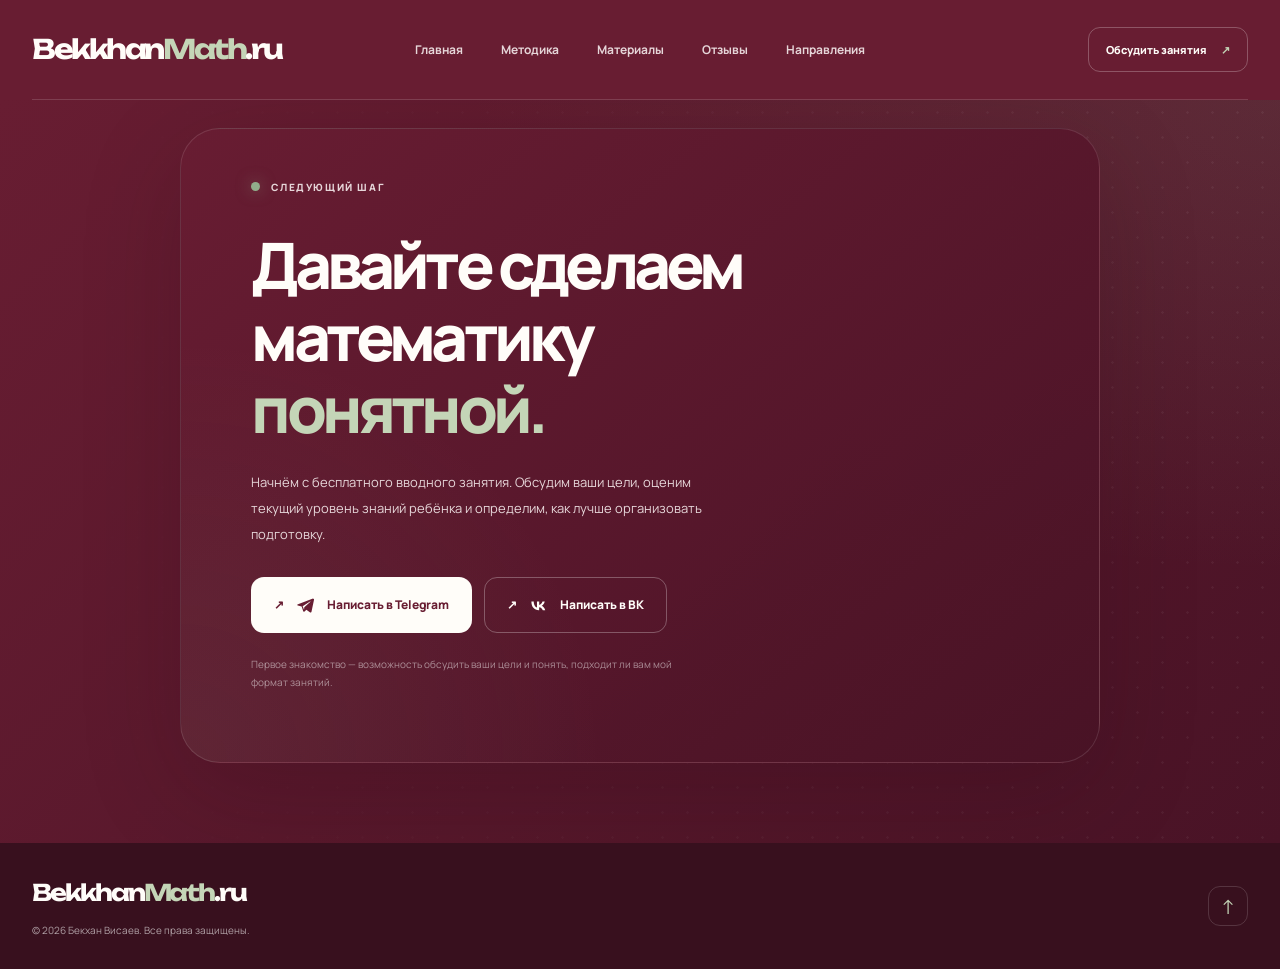
==== commit f6d31551: "Add files via upload" ====
--- a/html/contacts.html
+++ b/html/contacts.html
@@ -5,10 +5,10 @@
 <title>Контакты и запись на занятия | BekkhanMath.ru</title>
 <link rel="preconnect" href="https://fonts.googleapis.com"><link rel="preconnect" href="https://fonts.gstatic.com" crossorigin>
 <link href="https://fonts.googleapis.com/css2?family=Manrope:wght@400;500;600;700;800&family=Unbounded:wght@400;500;600;700&display=swap" rel="stylesheet">
-<link rel="stylesheet" href="../css/style.css"><link rel="stylesheet" href="../css/multipage.css"></head><body>
+<script src="../js/reveal.js"></script><link rel="stylesheet" href="../css/style.css"><link rel="stylesheet" href="../css/multipage.css"><link rel="icon" type="image/svg+xml" href="../images/icon.svg"></head><body id="top" class="subpage">
 <div class="site-background" aria-hidden="true"><div class="background-circle background-circle-1"></div><div class="background-circle background-circle-2"></div></div>
-<header class="header"><div class="container header-inner">
-<a aria-label="BekkhanMath.ru — главная страница" class="logo" href="../index.html#home">BekkhanMath<span>.</span>ru</a>
+<header class="header header-static"><div class="container header-inner">
+<a aria-label="BekkhanMath.ru — главная страница" class="logo" href="../index.html#home">Bekkhan<span class="logo-green">Math</span><span>.</span>ru</a>
 <nav aria-label="Основная навигация" class="navigation" id="site-navigation"><a href="../index.html#home">Главная</a><a href="method.html">Методика</a><a href="materials.html">Материалы</a><a href="reviews.html">Отзывы</a><a href="services.html">Направления</a></nav><button class="menu-toggle" type="button" aria-label="Открыть меню" aria-expanded="false" aria-controls="site-navigation"><span></span><span></span><span></span></button>
 <a class="header-button" href="contacts.html">Обсудить занятия <span aria-hidden="true">↗</span></a>
 </div></header><main class="page-main"><section class="contacts-section section-dark" id="contacts">
@@ -16,64 +16,39 @@
 <div class="container">
 <div class="contacts-card">
 <div class="contacts-main">
-<div class="eyebrow hero-eyebrow">
+<div class="eyebrow hero-eyebrow" data-reveal>
 <span class="status-dot"></span>
-                            06 / СЛЕДУЮЩИЙ ШАГ
+                            СЛЕДУЮЩИЙ ШАГ
                         </div>
-<h2 class="contacts-title">
+<h2 class="contacts-title" data-reveal>
                             Давайте сделаем<br/>
                             математику<br/>
 <span>понятной.</span>
 </h2>
-<p class="contacts-description">
+<p class="contacts-description" data-reveal>
                             Начнём с бесплатного вводного занятия.
                             Обсудим ваши цели, оценим текущий уровень знаний ребёнка
                             и определим, как лучше организовать подготовку.
                         </p>
-<div class="contacts-buttons">
-<a class="button button-light" href="https://t.me/math5" rel="noopener noreferrer" target="_blank">
+<div class="contacts-buttons" data-reveal>
+<a class="button button-light" href="https://t.me/m/Rl15sw8SMDNi" rel="noopener noreferrer" target="_blank">
 <span aria-hidden="true">↗</span>
-<img height="20" src="../images/telegram.png" width="20"/> Написать в Telegram
+<svg class="button-icon" viewBox="0 0 24 24" aria-hidden="true" focusable="false"><path d="M21.9 3.2 2.6 10.6c-1.3.5-1.3 1.3-.2 1.6l4.9 1.5 1.9 5.8c.2.6.4.8.9.8.4 0 .6-.2.9-.4l2.4-2.3 4.9 3.6c.9.5 1.5.2 1.7-.8l3.2-15.2c.3-1.2-.5-1.8-1.3-1.4zM8.6 13.2l9.5-6c.5-.3.9-.1.5.2l-7.9 7.1-.3 3.3z"/></svg> Написать в Telegram
                             </a>
 <a class="button button-outline" href="https://vk.ru/bkkhn" rel="noopener noreferrer" target="_blank">
 <span aria-hidden="true">↗</span>
-<img height="20" src="../images/vk.png" width="20"/> Написать в ВК
+<svg class="button-icon" viewBox="0 0 24 24" aria-hidden="true" focusable="false"><path d="M12.8 18.4C6.7 18.4 3.2 14.2 3.1 7.2h3c.1 5.1 2.4 7.3 4.2 7.7V7.2h2.9v4.4c1.8-.2 3.6-2.2 4.2-4.4h2.9c-.5 2.7-2.5 4.7-3.9 5.5 1.4.7 3.7 2.4 4.6 5.7h-3.2c-.7-2.1-2.4-3.8-4.7-4v4z"/></svg> Написать в ВК
                             </a>
 </div>
-<p class="contacts-footnote">
+<p class="contacts-footnote" data-reveal>
                             Первое знакомство — возможность обсудить ваши цели
                             и понять, подходит ли вам мой формат занятий.
                         </p>
 </div>
-<aside class="contacts-side">
-<div class="profi-widget-heading">
-<span class="profi-widget-icon">↗</span>
-<div>
-<span class="profi-overline">
-                                    ЕСТЬ ВОПРОСЫ?
-                                </span>
-<h3>Загляните в мой профиль на Профи.ру</h3>
-<p>
-                                    Посмотрите отзывы и задайте интересующие вас вопросы.
-                                </p>
+
 </div>
 </div>
-<div class="profi-widget" data-id="affec634358b78a0089e8f2c3f2380c7" data-type="210x190">
-                            Powered by
-                            <a href="https://profi.ru/profile/VisayevBD" rel="noopener noreferrer" target="_blank"> profi.ru</a>
-</div>
-<script src="https://profi.ru/jqs/widget/widget.js"></script>
-<a class="profi-fallback-link" href="https://profi.ru/profile/VisayevBD" rel="noopener noreferrer" target="_blank">
-                            Открыть анкету на profi.ru
-                            <span aria-hidden="true">↗</span>
-</a>
-<div aria-hidden="true" class="contacts-equation">
-                            f(x) = ?
-                        </div>
-</aside>
-</div>
-</div>
-</section></main><footer class="footer"><div class="container footer-inner"><a class="logo footer-logo" href="#home">BekkhanMath<span>.</span>ru</a><p class="footer-copyright">© 2026 Бекхан Висаев. Все права защищены.</p><a aria-label="Вернуться наверх" class="back-to-top" href="#home">↑</a></div></footer>
+</section></main><footer class="footer"><div class="container footer-inner"><a class="logo footer-logo" href="../index.html#home">Bekkhan<span class="logo-green">Math</span><span>.</span>ru</a><p class="footer-copyright">© 2026 Бекхан Висаев. Все права защищены.</p><a aria-label="Вернуться наверх" class="back-to-top" href="#top">↑</a></div></footer>
 <script>
 document.addEventListener("DOMContentLoaded", () => {
     const toggle = document.querySelector(".menu-toggle");
--- a/css/style.css
+++ b/css/style.css
@@ -332,8 +332,12 @@
 }
 
 
-.logo span {
+.logo .logo-green {
     color: var(--chalk-green-light);
+}
+
+.logo > span:not(.logo-green) {
+    color: var(--white);
 }
 
 
@@ -578,6 +582,8 @@
 .note-line {
     width: 28px;
     height: 1px;
+    flex: 0 0 28px;
+    transform: translateY(-2px);
 
     background: var(--chalk-green);
 }
@@ -1394,7 +1400,7 @@
             rgba(145, 173, 139, 0.08),
             transparent 30%
         ),
-        var(--cream);
+        var(--cream-dark);
 }
 
 
@@ -1740,7 +1746,7 @@
 ======================================== */
 
 .services-section {
-    background: var(--cream);
+    background: var(--cream-dark);
 }
 
 
@@ -2834,8 +2840,12 @@
 ======================================== */
 
 /* Green punctuation in both wordmarks */
-.logo span {
+.logo .logo-green {
     color: var(--chalk-green-light);
+}
+
+.logo > span:not(.logo-green) {
+    color: var(--white);
 }
 
 /* Lift the complete portrait composition toward the heading */
@@ -2883,17 +2893,18 @@
 
     .header-inner {
         position: relative;
-        grid-template-columns: minmax(0, 1fr) 42px auto;
+        grid-template-columns: minmax(0, 1fr) auto 42px;
         gap: 9px;
         min-height: 72px;
     }
 
     .logo {
-        font-size: clamp(17px, 5vw, 22px);
+        font-size: clamp(11.9px, 3.5vw, 15.4px); /* на 30% меньше прежнего */
         white-space: nowrap;
     }
 
     .menu-toggle {
+        order: 3; /* справа от кнопки «Обсудить занятия» */
         display: flex;
         width: 42px;
         height: 42px;
@@ -2964,6 +2975,7 @@
     }
 
     .header-button {
+        order: 2;
         justify-self: end;
         min-height: 40px;
         padding: 9px 10px;
@@ -3071,13 +3083,13 @@
     }
 
     .header-inner {
-        grid-template-columns: minmax(0, 1fr) 38px auto;
+        grid-template-columns: minmax(0, 1fr) auto 38px;
         gap: 6px;
         min-height: 66px;
     }
 
     .logo {
-        font-size: 16px;
+        font-size: 11.2px; /* было 16px, -30% */
         letter-spacing: -.085em;
     }
 
@@ -3116,3 +3128,11 @@
         font-size: 18px;
     }
 }
+
+
+/* Contacts page: clean single-column layout without the Profi.ru widget. */
+.contacts-card {
+    grid-template-columns: minmax(0, 1fr);
+    max-width: 920px;
+    margin-inline: auto;
+}
--- a/css/multipage.css
+++ b/css/multipage.css
@@ -1,6 +1,6 @@
 
 /* Дополнительные стили многостраничной версии */
-.page-main { padding-top: 112px; }
+.page-main { padding-top: 0; }
 .page-main > .section:first-child { padding-top: 72px; }
 .page-main .section { min-height: 60vh; }
 .page-main .section-dark { min-height: 60vh; }
@@ -15,7 +15,7 @@
 .navigation a { transition: color var(--transition); }
 .navigation a:hover { color: var(--chalk-green-light); }
 @media (max-width: 760px) {
-  .page-main { padding-top: 90px; }
+  .page-main { padding-top: 0; }
   .page-main > .section:first-child { padding-top: 55px; }
   .page-main .section-heading { margin-bottom: 32px; }
   .materials-telegram { margin-top: 28px; }
@@ -34,3 +34,236 @@
 /* Главная начинается сразу под фиксированной по макету шапкой. */
 .page-main.home-main { padding-top: 0; }
 .page-main.home-main > .hero { margin-top: 0; }
+
+
+/* ========================================
+   ВНУТРЕННИЕ СТРАНИЦЫ: шапка в потоке, футер у нижнего края
+======================================== */
+
+/* Шапка не перекрывает контент, а стоит над ним — без нахлёста и без зазора */
+.header.header-static {
+    position: relative;
+}
+
+/* Страница занимает минимум весь экран: футер всегда внизу, даже если контента мало */
+body.subpage {
+    display: flex;
+    flex-direction: column;
+    min-height: 100vh;
+    min-height: 100dvh;
+}
+
+body.subpage .page-main {
+    display: flex;
+    flex: 1 0 auto;
+    flex-direction: column;
+}
+
+body.subpage .page-main > section {
+    flex: 1 0 auto;
+}
+
+/* Страница контактов: карточка по центру свободной области */
+body.subpage .contacts-section {
+    display: flex;
+    align-items: center;
+}
+
+body.subpage .contacts-section > .container {
+    flex: 0 1 auto;
+}
+
+
+/* ========================================
+   АНИМАЦИЯ ПОЯВЛЕНИЯ (первая загрузка + прокрутка)
+   Работает через js/reveal.js и атрибут data-reveal.
+   Используется свойство translate, поэтому hover-эффекты (transform) не страдают.
+======================================== */
+
+@keyframes reveal-up {
+    from { opacity: 0; translate: 0 32px; }
+    to   { opacity: 1; translate: 0 0; }
+}
+
+@keyframes header-in {
+    from { opacity: 0; translate: 0 -16px; }
+    to   { opacity: 1; translate: 0 0; }
+}
+
+.js [data-reveal] {
+    opacity: 0;
+    translate: 0 32px;
+}
+
+.js [data-reveal].is-visible {
+    animation: reveal-up .85s cubic-bezier(.22, .75, .25, 1) both;
+    animation-delay: var(--reveal-delay, 0s);
+}
+
+.js [data-reveal].reveal-done {
+    opacity: 1;
+    translate: none;
+    animation: none;
+}
+
+.first-visit .header-inner {
+    animation: header-in .7s cubic-bezier(.22, .75, .25, 1) both;
+}
+
+@media (prefers-reduced-motion: reduce) {
+    .js [data-reveal] {
+        opacity: 1;
+        translate: none;
+        animation: none;
+    }
+}
+
+
+/* Векторные иконки в кнопках: размер и цвет берутся от текста кнопки */
+.button-icon {
+    flex: none;
+    width: 1.55em;
+    height: 1.55em;
+    fill: currentColor;
+}
+
+
+/* ========================================
+   ФОРМУЛЫ И ЧЕРТЁЖ НА ГЛАВНОЙ
+======================================== */
+
+.floating-formula sup,
+.math-decoration sup,
+.math-decoration sub {
+    font-size: 0.62em;
+    line-height: 0;
+}
+
+/* Интеграл Эйлера — Пуассона (на месте, где раньше была синусоида) */
+.math-decoration-2 {
+    right: 22%;
+    bottom: 9%;
+    display: flex;
+    align-items: center;
+    gap: 5px;
+    white-space: nowrap;
+    font-size: 17px;
+}
+
+.math-decoration-2 .int-sign {
+    font-size: 2.1em;
+    line-height: 1;
+    font-style: normal;
+}
+
+.math-decoration-2 .int-limits {
+    display: inline-flex;
+    flex-direction: column;
+    align-items: center;
+    justify-content: space-between;
+    align-self: stretch;
+    margin: 0 4px 0 -4px;
+    font-size: 0.8em;
+}
+
+.math-decoration-2 .int-limits sup,
+.math-decoration-2 .int-limits sub {
+    font-size: 1em;
+}
+
+/* Вертикальная синусоида вдоль правого края главного экрана, плавно гаснет сверху и снизу */
+.math-decoration-1 {
+    top: 0;
+    right: 14px;
+    bottom: 0;
+    width: 40px;
+    opacity: 0.4;
+
+    background: url("data:image/svg+xml,<svg xmlns='http://www.w3.org/2000/svg' width='40' height='88' viewBox='0 0 40 88'><polyline points='16.05,-4 17.02,-3 18.01,-2 19.00,-1 20.00,0 21.00,1 21.99,2 22.98,3 23.95,4 24.89,5 25.82,6 26.71,7 27.57,8 28.39,9 29.17,10 29.90,11 30.58,12 31.21,13 31.78,14 32.29,15 32.74,16 33.12,17 33.44,18 33.69,19 33.86,20 33.97,21 34.01,22 33.97,23 33.86,24 33.69,25 33.44,26 33.12,27 32.74,28 32.29,29 31.78,30 31.21,31 30.58,32 29.90,33 29.17,34 28.39,35 27.57,36 26.71,37 25.82,38 24.89,39 23.95,40 22.98,41 21.99,42 21.00,43 20.00,44 19.00,45 18.01,46 17.02,47 16.05,48 15.11,49 14.18,50 13.29,51 12.43,52 11.61,53 10.83,54 10.10,55 9.42,56 8.79,57 8.22,58 7.71,59 7.26,60 6.88,61 6.56,62 6.31,63 6.14,64 6.03,65 5.99,66 6.03,67 6.14,68 6.31,69 6.56,70 6.88,71 7.26,72 7.71,73 8.22,74 8.79,75 9.42,76 10.10,77 10.83,78 11.61,79 12.43,80 13.29,81 14.18,82 15.11,83 16.05,84 17.02,85 18.01,86 19.00,87 20.00,88 21.00,89 21.99,90 22.98,91 23.95,92' fill='none' stroke='%23c4d5b7' stroke-width='1.4' stroke-linecap='round' stroke-linejoin='round'/></svg>") repeat-y center top;
+
+    -webkit-mask-image: linear-gradient(to bottom, transparent 0, #000 22%, #000 78%, transparent 100%);
+    mask-image: linear-gradient(to bottom, transparent 0, #000 22%, #000 78%, transparent 100%);
+}
+
+/* ========================================
+   ЕДИНЫЙ УРОВЕНЬ ПОДПИСЕЙ (зелёная точка + «МЕТОДИКА», «МАТЕМАТИКА · ЕГЭ · ОГЭ» и т. д.)
+   Шапка 100px / 72px / 66px; подпись на внутренних страницах стоит на 72px / 55px ниже неё.
+======================================== */
+
+.hero {
+    padding-top: 172px;
+}
+
+/* Контакты: карточка прижата кверху, подпись внутри неё на том же уровне */
+body.subpage .contacts-section {
+    align-items: flex-start;
+    padding-top: 28px;
+}
+
+body.subpage .contacts-card {
+    padding-top: 44px;
+}
+
+@media (max-width: 760px) {
+    .hero {
+        padding-top: 127px;
+    }
+
+    body.subpage .contacts-section {
+        padding-top: 27px;
+    }
+
+    body.subpage .contacts-card {
+        padding-top: 28px;
+    }
+}
+
+@media (max-width: 420px) {
+    .hero {
+        padding-top: 121px;
+    }
+}
+
+body.subpage .contacts-main {
+    align-self: start;
+}
+
+/* На телефоне декоративный интеграл и синусоида скрыты, формула Эйлера уходит под карточку */
+@media (max-width: 760px) {
+    .math-decoration {
+        display: none;
+    }
+
+    .floating-formula {
+        bottom: -38px;
+    }
+}
+
+
+/* Зелёная черта у подписи стоит на середине заглавной «И» первой строки.
+   Она — часть строки и выравнивается по базовой линии шрифта (высота заглавной ≈ 0.72em),
+   поэтому не зависит от ширины экрана и переносов. Перенесённые строки идут с отступом под текстом. */
+.hero-bottom-note {
+    display: block;
+    padding-left: 41px;
+    text-indent: -41px;
+    line-height: 1.75;
+}
+
+.hero-bottom-note .note-line {
+    display: inline-block;
+    width: 28px;
+    height: 1px;
+    margin-right: 13px;
+    vertical-align: calc(0.36em - 0.5px);
+    transform: none;
+    text-indent: 0;
+}
+
+
+/* Мобильное меню: пункты по центру */
+@media (max-width: 760px) {
+    .navigation a {
+        text-align: center;
+    }
+}
